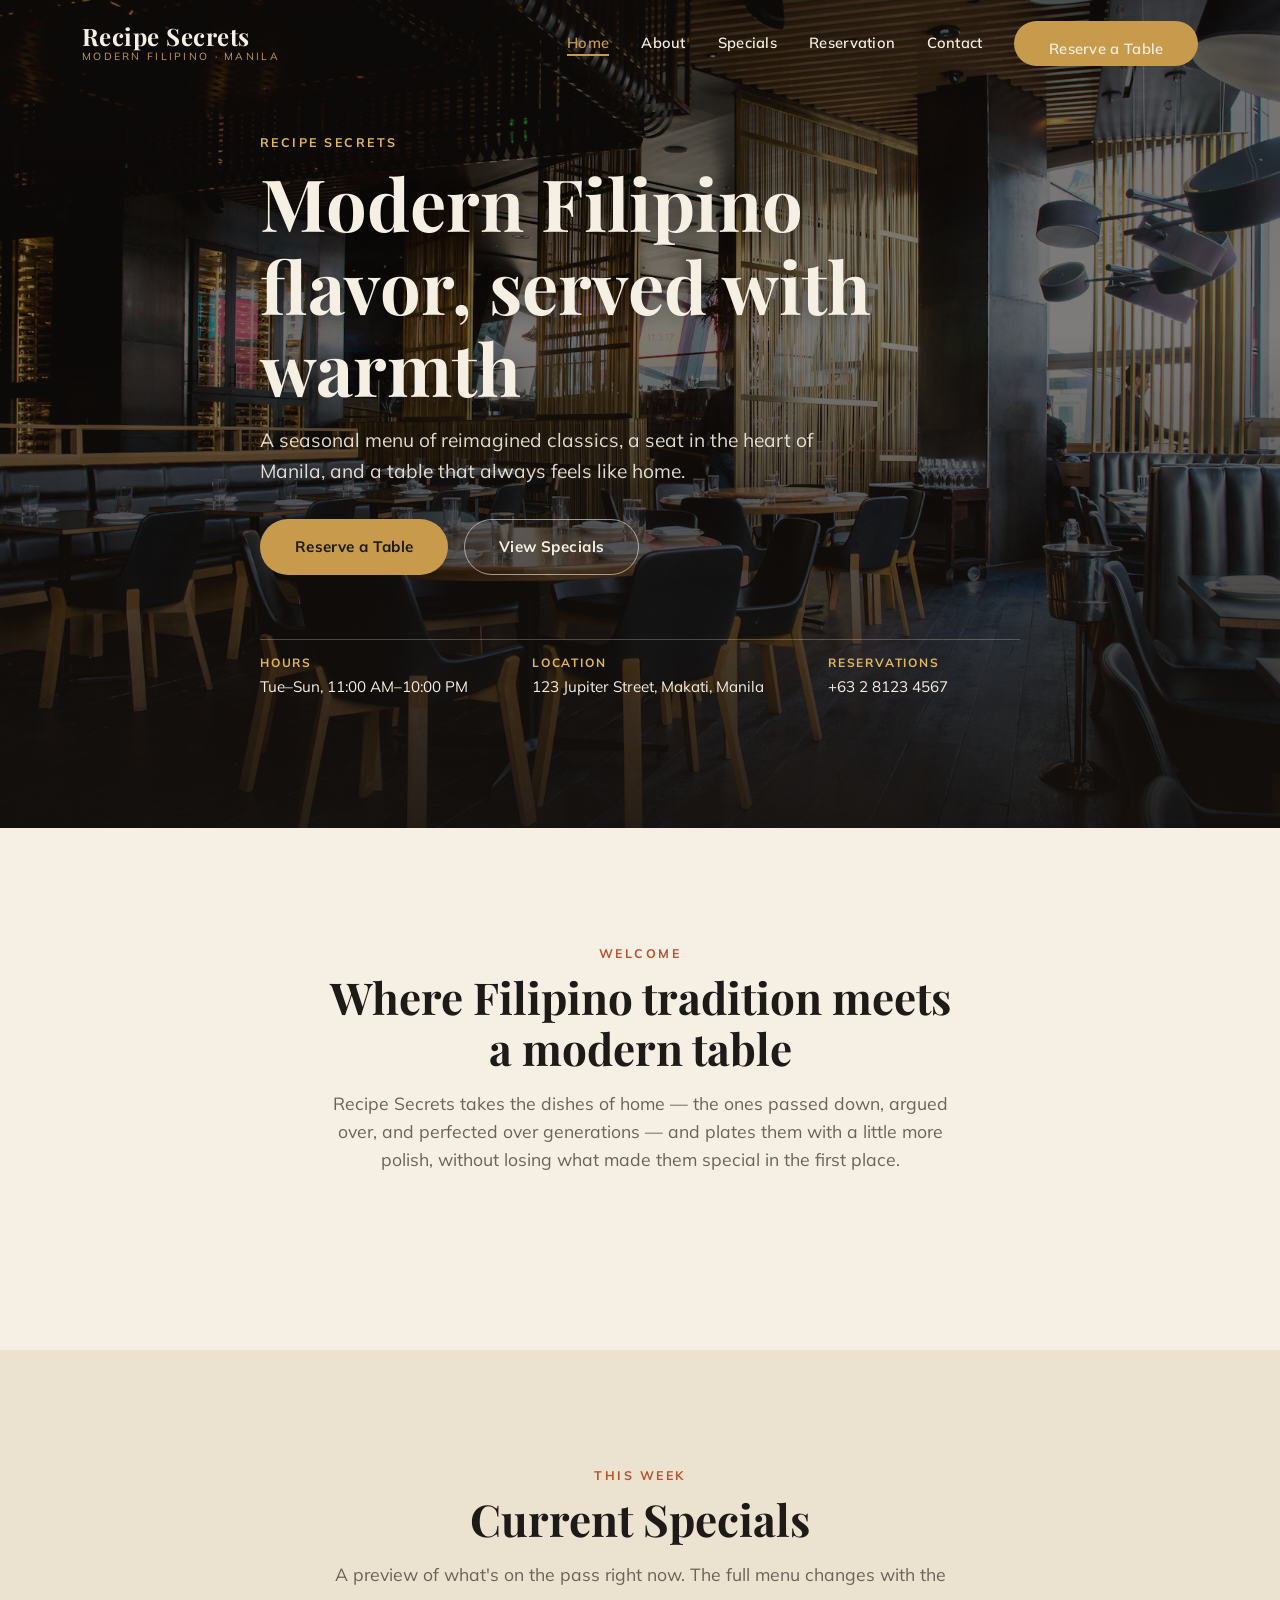
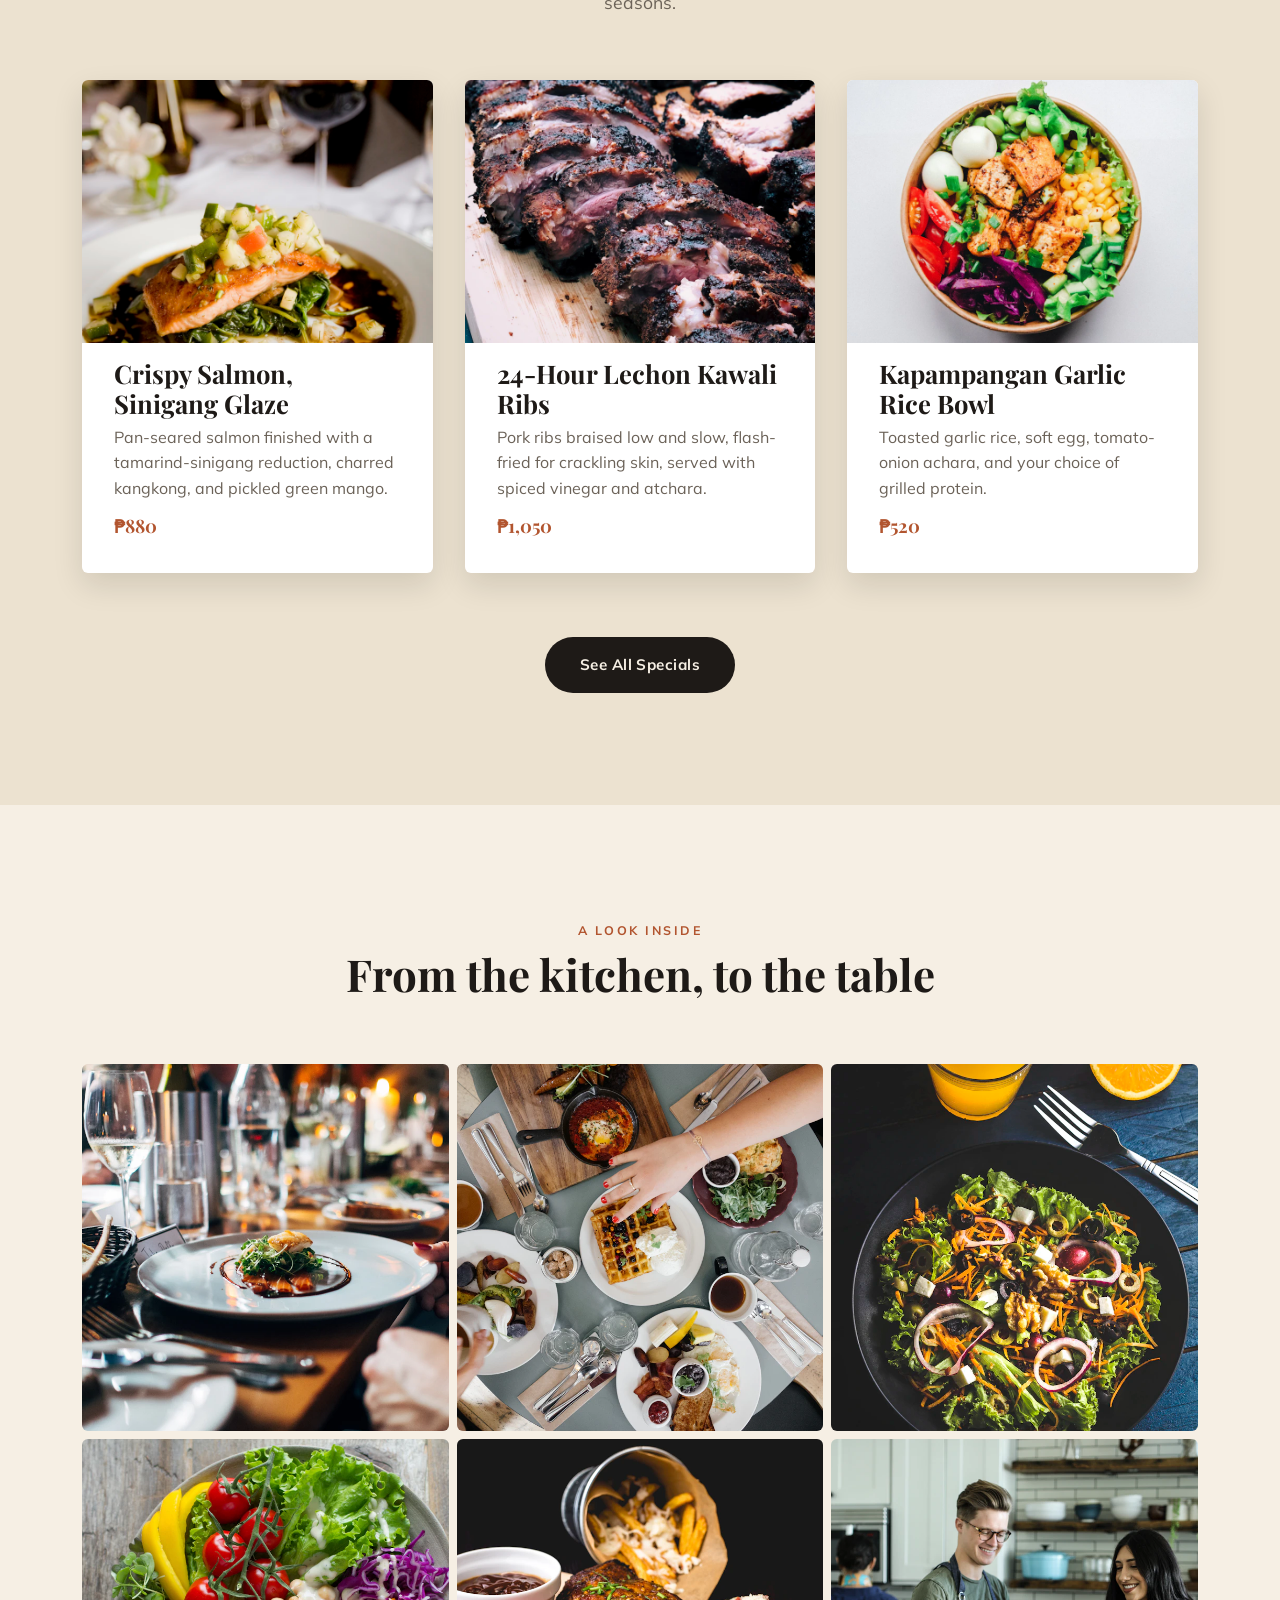
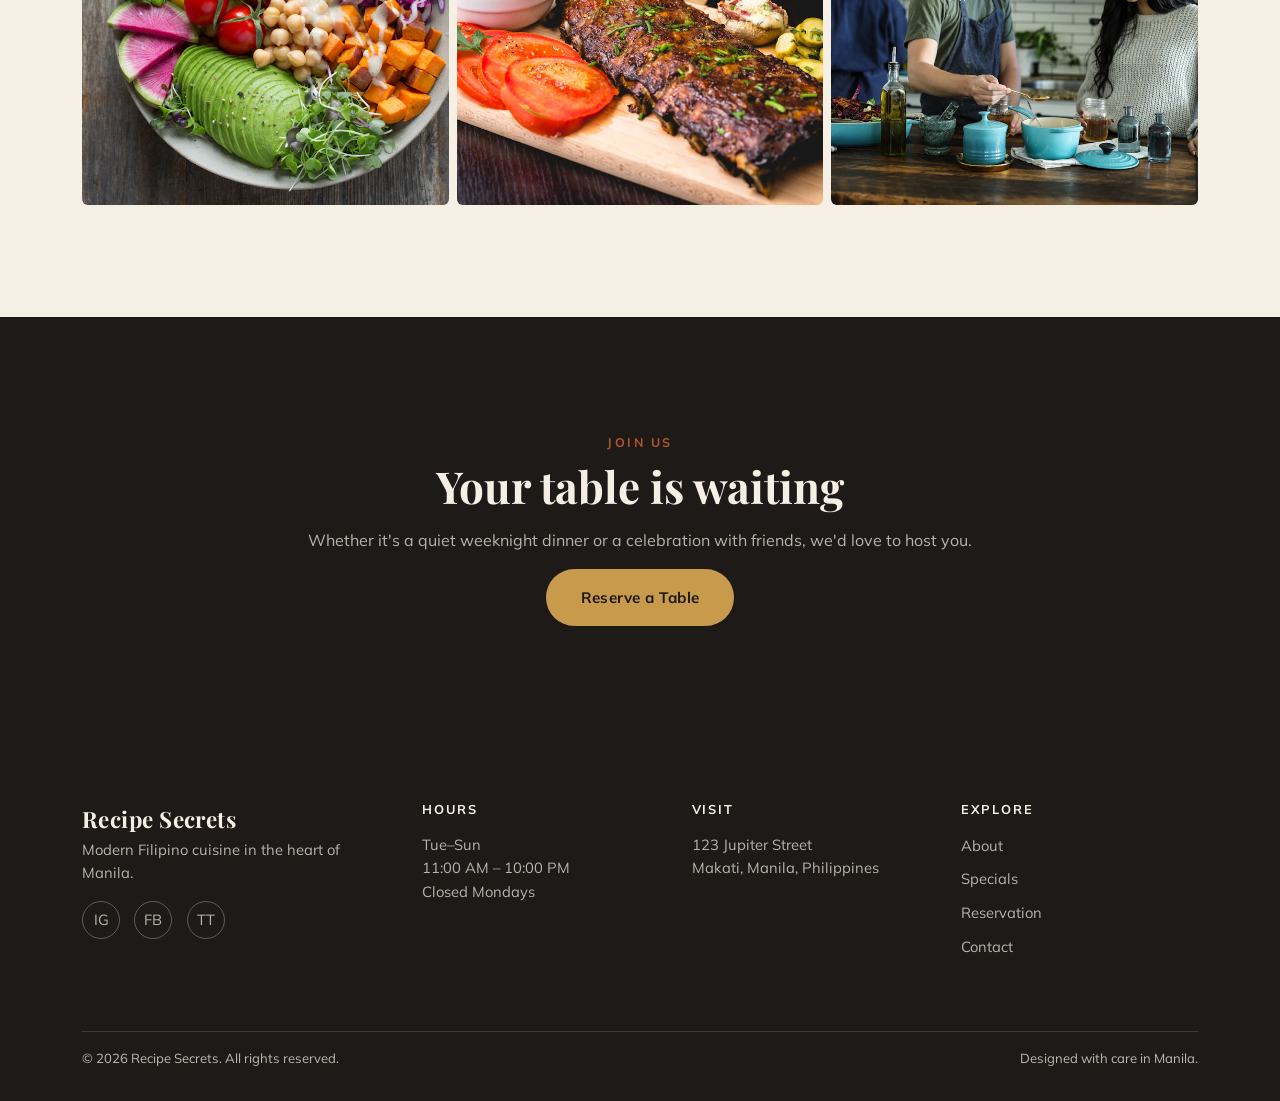
==== index.html @ eae721b2 "Build Recipe Secrets restaurant website 5-page static marketing site (Home, About, Specials, Reserva" ====
<!DOCTYPE html>
<html lang="en">
<head>
<meta charset="UTF-8">
<meta name="viewport" content="width=device-width, initial-scale=1.0">
<title>Recipe Secrets | Modern Filipino Restaurant in Manila</title>
<meta name="description" content="Recipe Secrets is a modern Filipino restaurant in Manila serving reimagined classics in a warm, elegant dining room. Reserve your table today.">
<meta property="og:title" content="Recipe Secrets | Modern Filipino Restaurant in Manila">
<meta property="og:description" content="Reimagined Filipino classics, a warm elegant dining room, and a seasonal menu of specials in the heart of Manila.">
<meta property="og:type" content="website">
<meta property="og:image" content="images/hero-home.webp">
<link rel="icon" href="data:image/svg+xml,<svg xmlns=%22http://www.w3.org/2000/svg%22 viewBox=%220 0 100 100%22><text y=%22.9em%22 font-size=%2290%22>🍽️</text></svg>">
<link rel="preconnect" href="https://fonts.googleapis.com">
<link rel="preconnect" href="https://fonts.gstatic.com" crossorigin>
<link href="https://fonts.googleapis.com/css2?family=Playfair+Display:wght@600;700&family=Mulish:wght@400;600;700&display=swap" rel="stylesheet">
<link rel="stylesheet" href="css/style.css">
</head>
<body>
<a class="skip-link" href="#main">Skip to content</a>

<header class="site-header">
  <div class="container">
    <a class="brand" href="index.html">
      <span class="brand-name">Recipe Secrets</span>
      <span class="brand-tag">Modern Filipino · Manila</span>
    </a>
    <nav class="main-nav" aria-label="Primary">
      <ul>
        <li><a href="index.html" aria-current="page">Home</a></li>
        <li><a href="about.html">About</a></li>
        <li><a href="specials.html">Specials</a></li>
        <li><a href="reservation.html">Reservation</a></li>
        <li><a href="contact.html">Contact</a></li>
      </ul>
      <a class="btn btn-primary" href="reservation.html">Reserve a Table</a>
    </nav>
    <button class="nav-toggle" aria-label="Toggle navigation menu" aria-expanded="false">
      <span></span><span></span><span></span>
    </button>
  </div>
</header>

<main id="main">

  <section class="hero">
    <img src="images/hero-home.webp" alt="Elegant dark dining room at Recipe Secrets with warm gold pendant lighting" width="1920" height="1080" fetchpriority="high">
    <div class="container">
      <div class="hero-content">
        <span class="eyebrow">Recipe Secrets</span>
        <h1>Modern Filipino flavor, served with warmth</h1>
        <p class="lead">A seasonal menu of reimagined classics, a seat in the heart of Manila, and a table that always feels like home.</p>
        <div class="hero-actions">
          <a class="btn btn-primary" href="reservation.html">Reserve a Table</a>
          <a class="btn btn-outline" href="specials.html">View Specials</a>
        </div>
      </div>
      <div class="hero-meta">
        <div>
          <h4>Hours</h4>
          <!-- TODO: confirm real operating hours -->
          <p>Tue–Sun, 11:00 AM–10:00 PM</p>
        </div>
        <div>
          <h4>Location</h4>
          <!-- TODO: confirm real street address -->
          <p>123 Jupiter Street, Makati, Manila</p>
        </div>
        <div>
          <h4>Reservations</h4>
          <!-- TODO: confirm real phone number -->
          <p>+63 2 8123 4567</p>
        </div>
      </div>
    </div>
  </section>

  <section>
    <div class="container">
      <div class="section-head reveal">
        <span class="eyebrow">Welcome</span>
        <h2>Where Filipino tradition meets a modern table</h2>
        <p>Recipe Secrets takes the dishes of home — the ones passed down, argued over, and perfected over generations — and plates them with a little more polish, without losing what made them special in the first place.</p>
      </div>
    </div>
  </section>

  <section class="section-soft">
    <div class="container">
      <div class="section-head reveal">
        <span class="eyebrow">This Week</span>
        <h2>Current Specials</h2>
        <p>A preview of what's on the pass right now. The full menu changes with the seasons.</p>
      </div>
      <div class="card-grid" data-specials-preview></div>
      <div class="specials-preview-cta reveal">
        <a class="btn btn-dark" href="specials.html">See All Specials</a>
      </div>
    </div>
  </section>

  <section>
    <div class="container">
      <div class="section-head reveal">
        <span class="eyebrow">A Look Inside</span>
        <h2>From the kitchen, to the table</h2>
      </div>
      <div class="gallery-grid">
        <div class="gallery-item reveal"><img src="images/gallery-1.webp" alt="Elegant plated dish on a candlelit restaurant table" loading="lazy" decoding="async" width="700" height="700"></div>
        <div class="gallery-item reveal reveal-delay-1"><img src="images/gallery-2.webp" alt="Overhead view of a shared brunch spread with waffles and coffee" loading="lazy" decoding="async" width="700" height="700"></div>
        <div class="gallery-item reveal reveal-delay-2"><img src="images/gallery-3.webp" alt="Fresh green salad with citrus and a glass of juice" loading="lazy" decoding="async" width="700" height="700"></div>
        <div class="gallery-item reveal"><img src="images/gallery-4.webp" alt="Colorful vegetable bowl with avocado and chickpeas" loading="lazy" decoding="async" width="700" height="700"></div>
        <div class="gallery-item reveal reveal-delay-1"><img src="images/gallery-5.webp" alt="Grilled ribs garnished with tomato and herbs on a wooden board" loading="lazy" decoding="async" width="700" height="700"></div>
        <div class="gallery-item reveal reveal-delay-2"><img src="images/gallery-6.webp" alt="Two cooks preparing a meal together in a home-style kitchen" loading="lazy" decoding="async" width="700" height="700"></div>
      </div>
    </div>
  </section>

  <section class="section-dark">
    <div class="container text-center">
      <div class="narrow reveal">
        <span class="eyebrow">Join Us</span>
        <h2>Your table is waiting</h2>
        <p>Whether it's a quiet weeknight dinner or a celebration with friends, we'd love to host you.</p>
        <a class="btn btn-primary" href="reservation.html">Reserve a Table</a>
      </div>
    </div>
  </section>

</main>

<footer class="site-footer">
  <div class="container">
    <div class="footer-grid">
      <div class="footer-brand">
        <span class="brand-name">Recipe Secrets</span>
        <p>Modern Filipino cuisine in the heart of Manila.</p>
        <div class="social-row">
          <!-- TODO: link real social profiles -->
          <a href="#" aria-label="Instagram">IG</a>
          <a href="#" aria-label="Facebook">FB</a>
          <a href="#" aria-label="TikTok">TT</a>
        </div>
      </div>
      <div>
        <h4>Hours</h4>
        <!-- TODO: confirm real operating hours -->
        <p>Tue–Sun<br>11:00 AM – 10:00 PM<br>Closed Mondays</p>
      </div>
      <div>
        <h4>Visit</h4>
        <!-- TODO: confirm real address -->
        <p>123 Jupiter Street<br>Makati, Manila, Philippines</p>
      </div>
      <div>
        <h4>Explore</h4>
        <ul>
          <li><a href="about.html">About</a></li>
          <li><a href="specials.html">Specials</a></li>
          <li><a href="reservation.html">Reservation</a></li>
          <li><a href="contact.html">Contact</a></li>
        </ul>
      </div>
    </div>
    <div class="footer-bottom">
      <span>© 2026 Recipe Secrets. All rights reserved.</span>
      <span>Designed with care in Manila.</span>
    </div>
  </div>
</footer>

<script src="data/specials.js"></script>
<script src="js/main.js"></script>
</body>
</html>
---- css/style.css ----
/* ===== Design tokens ===== */
:root {
  --color-charcoal: #1e1a17;
  --color-charcoal-soft: #2a2420;
  --color-cream: #f6efe4;
  --color-cream-soft: #ece2d0;
  --color-gold: #c89b4c;
  --color-gold-bright: #e0b65f;
  --color-terracotta: #b2552f;
  --color-text: #2a2420;
  --color-text-muted: #6b6258;
  --color-border: rgba(30, 26, 23, 0.12);

  --font-display: "Playfair Display", "Georgia", serif;
  --font-body: "Mulish", "Helvetica Neue", Arial, sans-serif;

  --space-xs: 0.5rem;
  --space-sm: 1rem;
  --space-md: 2rem;
  --space-lg: 4rem;
  --space-xl: 7rem;

  --radius: 6px;
  --shadow-card: 0 12px 30px rgba(20, 15, 10, 0.12);
  --transition: 0.35s cubic-bezier(0.4, 0, 0.2, 1);
}

/* ===== Reset ===== */
*, *::before, *::after { box-sizing: border-box; }
html { scroll-behavior: smooth; }
body {
  margin: 0;
  font-family: var(--font-body);
  color: var(--color-text);
  background: var(--color-cream);
  line-height: 1.6;
  -webkit-font-smoothing: antialiased;
}
img { max-width: 100%; display: block; }
a { color: inherit; text-decoration: none; }
ul { list-style: none; margin: 0; padding: 0; }
h1, h2, h3, h4 { font-family: var(--font-display); font-weight: 700; line-height: 1.15; margin: 0 0 var(--space-sm); color: var(--color-charcoal); }
h1 { font-size: clamp(2.6rem, 6vw, 4.5rem); }
h2 { font-size: clamp(2rem, 4vw, 2.75rem); }
h3 { font-size: clamp(1.3rem, 2.5vw, 1.6rem); }
p { margin: 0 0 var(--space-sm); color: var(--color-text-muted); }
.container { max-width: 1180px; margin: 0 auto; padding: 0 var(--space-md); }
section { padding: var(--space-xl) 0; }
.eyebrow {
  display: inline-block;
  font-family: var(--font-body);
  font-weight: 700;
  letter-spacing: 0.2em;
  text-transform: uppercase;
  font-size: 0.78rem;
  color: var(--color-terracotta);
  margin-bottom: var(--space-xs);
}
.section-head { max-width: 640px; margin: 0 auto var(--space-lg); text-align: center; }
.section-head p { font-size: 1.1rem; }

@media (prefers-reduced-motion: reduce) {
  html { scroll-behavior: auto; }
  *, *::before, *::after { animation-duration: 0.001ms !important; animation-iteration-count: 1 !important; transition-duration: 0.001ms !important; scroll-behavior: auto !important; }
}

/* ===== Buttons ===== */
.btn {
  display: inline-flex;
  align-items: center;
  gap: 0.5rem;
  padding: 0.95rem 2.1rem;
  border-radius: 999px;
  font-weight: 700;
  font-size: 0.95rem;
  letter-spacing: 0.03em;
  border: 1px solid transparent;
  cursor: pointer;
  transition: background var(--transition), color var(--transition), border-color var(--transition), transform var(--transition);
}
.btn-primary { background: var(--color-gold); color: var(--color-charcoal); }
.btn-primary:hover { background: var(--color-gold-bright); transform: translateY(-2px); }
.btn-outline { background: transparent; color: var(--color-cream); border-color: rgba(246, 239, 228, 0.6); }
.btn-outline:hover { background: rgba(246, 239, 228, 0.12); border-color: var(--color-cream); }
.btn-dark { background: var(--color-charcoal); color: var(--color-cream); }
.btn-dark:hover { background: var(--color-charcoal-soft); transform: translateY(-2px); }

/* ===== Header ===== */
.site-header {
  position: fixed;
  top: 0; left: 0; right: 0;
  z-index: 100;
  padding: 1.3rem 0;
  background: transparent;
  transition: background var(--transition), padding var(--transition), box-shadow var(--transition);
}
.site-header.is-scrolled {
  background: rgba(30, 26, 23, 0.94);
  backdrop-filter: blur(8px);
  padding: 0.85rem 0;
  box-shadow: 0 8px 24px rgba(0,0,0,0.25);
}
.site-header .container { display: flex; align-items: center; justify-content: space-between; }
.brand { display: flex; flex-direction: column; line-height: 1; }
.brand-name { font-family: var(--font-display); font-weight: 700; font-size: 1.5rem; color: var(--color-cream); letter-spacing: 0.02em; }
.brand-tag { font-size: 0.65rem; letter-spacing: 0.22em; text-transform: uppercase; color: var(--color-gold); margin-top: 0.25rem; }

.main-nav { display: flex; align-items: center; gap: var(--space-md); }
.main-nav ul { display: flex; gap: 2rem; }
.main-nav a {
  color: var(--color-cream);
  font-weight: 600;
  font-size: 0.92rem;
  letter-spacing: 0.02em;
  position: relative;
  padding-bottom: 4px;
}
.main-nav a::after {
  content: "";
  position: absolute;
  left: 0; bottom: 0;
  width: 0; height: 2px;
  background: var(--color-gold);
  transition: width var(--transition);
}
.main-nav a:hover::after { width: 100%; }
.main-nav a[aria-current="page"] { color: var(--color-gold); }
.main-nav a[aria-current="page"]::after { width: 100%; }

.nav-toggle {
  display: none;
  flex-direction: column;
  gap: 5px;
  background: none;
  border: none;
  cursor: pointer;
  padding: 8px;
  z-index: 110;
}
.nav-toggle span { width: 24px; height: 2px; background: var(--color-cream); transition: transform var(--transition), opacity var(--transition); }
.nav-toggle[aria-expanded="true"] span:nth-child(1) { transform: translateY(7px) rotate(45deg); }
.nav-toggle[aria-expanded="true"] span:nth-child(2) { opacity: 0; }
.nav-toggle[aria-expanded="true"] span:nth-child(3) { transform: translateY(-7px) rotate(-45deg); }

@media (max-width: 860px) {
  .nav-toggle { display: flex; }
  .main-nav {
    position: fixed;
    inset: 0 0 0 30%;
    background: var(--color-charcoal);
    flex-direction: column;
    align-items: flex-start;
    justify-content: center;
    padding: var(--space-xl) var(--space-md);
    transform: translateX(100%);
    transition: transform var(--transition);
  }
  .main-nav.is-open { transform: translateX(0); }
  .main-nav ul { flex-direction: column; gap: 1.75rem; }
  .main-nav a { font-size: 1.3rem; }
  .main-nav .btn { margin-top: var(--space-md); }
}

/* ===== Hero ===== */
.hero {
  position: relative;
  min-height: 92vh;
  display: flex;
  align-items: center;
  color: var(--color-cream);
  overflow: hidden;
}
.hero-page { min-height: 56vh; }
.hero img {
  position: absolute; inset: 0;
  width: 100%; height: 100%;
  object-fit: cover;
  z-index: 0;
}
.hero::before {
  content: "";
  position: absolute; inset: 0;
  background: linear-gradient(180deg, rgba(20,16,13,0.6) 0%, rgba(20,16,13,0.55) 40%, rgba(20,16,13,0.92) 100%);
  z-index: 1;
}
.hero-content { position: relative; z-index: 2; max-width: 760px; }
.hero-content h1 { color: var(--color-cream); text-shadow: 0 2px 18px rgba(0,0,0,0.35); }
.hero-content .eyebrow { color: var(--color-gold-bright); }
.hero-content p.lead { font-size: 1.2rem; color: rgba(246,239,228,0.9); max-width: 560px; }
.hero-actions { display: flex; gap: 1rem; flex-wrap: wrap; margin-top: var(--space-md); }
.hero-meta {
  position: relative; z-index: 2;
  margin-top: var(--space-lg);
  display: flex; gap: var(--space-lg); flex-wrap: wrap;
  border-top: 1px solid rgba(246,239,228,0.25);
  padding-top: var(--space-sm);
}
.hero-meta div { min-width: 160px; }
.hero-meta h4 { color: var(--color-gold-bright); font-size: 0.75rem; letter-spacing: 0.15em; text-transform: uppercase; margin-bottom: 0.3rem; font-family: var(--font-body); }
.hero-meta p { color: var(--color-cream); margin: 0; font-size: 0.95rem; }

/* ===== Reveal animation ===== */
.reveal { opacity: 0; transform: translateY(28px); transition: opacity 0.8s ease, transform 0.8s ease; }
.reveal.is-visible { opacity: 1; transform: translateY(0); }
.reveal-delay-1.is-visible { transition-delay: 0.1s; }
.reveal-delay-2.is-visible { transition-delay: 0.2s; }
.reveal-delay-3.is-visible { transition-delay: 0.3s; }

/* ===== Cards & grids ===== */
.card-grid { display: grid; grid-template-columns: repeat(3, 1fr); gap: var(--space-md); }
.card {
  background: #fff;
  border-radius: var(--radius);
  overflow: hidden;
  box-shadow: var(--shadow-card);
  transition: transform var(--transition), box-shadow var(--transition);
}
.card:hover { transform: translateY(-6px); box-shadow: 0 20px 40px rgba(20,15,10,0.18); }
.card-media { position: relative; aspect-ratio: 4 / 3; overflow: hidden; }
.card-media img { width: 100%; height: 100%; object-fit: cover; transition: transform 0.6s ease; }
.card:hover .card-media img { transform: scale(1.08); }
.card-body { padding: var(--space-sm) var(--space-md) var(--space-md); }
.card-body .price { color: var(--color-terracotta); font-weight: 700; font-family: var(--font-display); font-size: 1.15rem; }
.card-body h3 { margin-bottom: 0.4rem; }
.card-body p { margin-bottom: 0.6rem; }

@media (max-width: 920px) {
  .card-grid { grid-template-columns: repeat(2, 1fr); }
}
@media (max-width: 600px) {
  .card-grid { grid-template-columns: 1fr; }
}

/* ===== Gallery ===== */
.gallery-grid {
  display: grid;
  grid-template-columns: repeat(3, 1fr);
  gap: var(--space-xs);
}
.gallery-item { position: relative; aspect-ratio: 1 / 1; overflow: hidden; border-radius: var(--radius); }
.gallery-item img { width: 100%; height: 100%; object-fit: cover; transition: transform 0.6s ease; }
.gallery-item:hover img { transform: scale(1.1); }
@media (max-width: 760px) {
  .gallery-grid { grid-template-columns: repeat(2, 1fr); }
}

/* ===== Alternating split sections (About) ===== */
.split {
  display: grid;
  grid-template-columns: 1fr 1fr;
  gap: var(--space-lg);
  align-items: center;
}
.split.reverse .split-media { order: 2; }
.split-media img { border-radius: var(--radius); box-shadow: var(--shadow-card); aspect-ratio: 4/3.2; object-fit: cover; width: 100%; height: auto; }
.split + .split { margin-top: var(--space-xl); }
@media (max-width: 820px) {
  .split, .split.reverse .split-media { grid-template-columns: 1fr; order: initial; }
  .split { grid-template-columns: 1fr; }
}

/* ===== Section variants ===== */
.section-dark { background: var(--color-charcoal); color: var(--color-cream); }
.section-dark h2, .section-dark h3 { color: var(--color-cream); }
.section-dark p { color: rgba(246,239,228,0.72); }
.section-soft { background: var(--color-cream-soft); }

/* ===== Specials preview strip ===== */
.specials-preview-cta { text-align: center; margin-top: var(--space-lg); }

/* ===== Forms ===== */
.form-layout { display: grid; grid-template-columns: 1.1fr 0.9fr; gap: var(--space-lg); align-items: start; }
.form-layout .form-media { position: sticky; top: 7rem; }
.form-layout .form-media img { border-radius: var(--radius); box-shadow: var(--shadow-card); aspect-ratio: 4/5; object-fit: cover; width: 100%; height: auto; }
@media (max-width: 920px) {
  .form-layout { grid-template-columns: 1fr; }
  .form-layout .form-media { position: static; order: -1; }
  .form-layout .form-media img { aspect-ratio: 16/9; }
}

form { background: #fff; padding: var(--space-md); border-radius: var(--radius); box-shadow: var(--shadow-card); }
.form-row { display: grid; grid-template-columns: 1fr 1fr; gap: var(--space-sm); }
@media (max-width: 560px) { .form-row { grid-template-columns: 1fr; } }
.field { margin-bottom: var(--space-sm); }
.field label { display: block; font-weight: 700; font-size: 0.88rem; margin-bottom: 0.4rem; color: var(--color-charcoal); }
.field .hint { font-size: 0.78rem; color: var(--color-text-muted); margin-top: 0.3rem; }
.field input, .field select, .field textarea {
  width: 100%;
  padding: 0.75rem 0.9rem;
  border: 1px solid var(--color-border);
  border-radius: 4px;
  font-family: var(--font-body);
  font-size: 0.98rem;
  background: var(--color-cream);
  color: var(--color-text);
  transition: border-color var(--transition), box-shadow var(--transition);
}
.field input:focus, .field select:focus, .field textarea:focus {
  outline: none;
  border-color: var(--color-gold);
  box-shadow: 0 0 0 3px rgba(200, 155, 76, 0.25);
}
.field textarea { resize: vertical; min-height: 110px; }
.field.has-error input, .field.has-error select, .field.has-error textarea { border-color: #b23b3b; }
.field .error-msg { display: none; color: #b23b3b; font-size: 0.82rem; margin-top: 0.3rem; }
.field.has-error .error-msg { display: block; }
.form-status {
  margin-top: var(--space-sm);
  padding: 0.9rem 1.1rem;
  border-radius: 4px;
  font-size: 0.92rem;
  display: none;
}
.form-status.is-visible { display: block; }
.form-status.success { background: #e4f3e4; color: #296b29; }
.form-status.error { background: #fbe6e6; color: #8a2d2d; }

/* ===== Info blocks (contact) ===== */
.info-grid { display: grid; grid-template-columns: repeat(4, 1fr); gap: var(--space-md); margin-bottom: var(--space-lg); }
.info-card { background: #fff; padding: var(--space-md); border-radius: var(--radius); box-shadow: var(--shadow-card); text-align: center; }
.info-card h4 { font-size: 0.75rem; letter-spacing: 0.15em; text-transform: uppercase; color: var(--color-terracotta); margin-bottom: 0.5rem; font-family: var(--font-body); font-weight: 700; }
@media (max-width: 920px) { .info-grid { grid-template-columns: repeat(2, 1fr); } }
@media (max-width: 560px) { .info-grid { grid-template-columns: 1fr; } }

.map-wrap { border-radius: var(--radius); overflow: hidden; box-shadow: var(--shadow-card); margin-bottom: var(--space-xl); }
.map-wrap iframe { width: 100%; height: 400px; border: 0; display: block; }

/* ===== Footer ===== */
.site-footer { background: var(--color-charcoal); color: rgba(246,239,228,0.75); padding: var(--space-lg) 0 var(--space-md); }
.footer-grid { display: grid; grid-template-columns: 1.3fr 1fr 1fr 1fr; gap: var(--space-md); margin-bottom: var(--space-lg); }
.footer-grid h4 { color: var(--color-cream); font-size: 0.8rem; letter-spacing: 0.14em; text-transform: uppercase; margin-bottom: var(--space-sm); font-family: var(--font-body); font-weight: 700; }
.footer-grid p, .footer-grid a { color: rgba(246,239,228,0.72); font-size: 0.92rem; }
.footer-grid li { margin-bottom: 0.5rem; }
.footer-grid a:hover { color: var(--color-gold); }
.footer-brand .brand-name { color: var(--color-cream); font-size: 1.4rem; }
.social-row { display: flex; gap: 0.9rem; margin-top: var(--space-sm); }
.social-row a {
  width: 38px; height: 38px;
  display: flex; align-items: center; justify-content: center;
  border: 1px solid rgba(246,239,228,0.3);
  border-radius: 50%;
  transition: border-color var(--transition), background var(--transition);
}
.social-row a:hover { border-color: var(--color-gold); background: rgba(200,155,76,0.12); }
.footer-bottom { border-top: 1px solid rgba(246,239,228,0.15); padding-top: var(--space-sm); display: flex; justify-content: space-between; flex-wrap: wrap; gap: 0.5rem; font-size: 0.82rem; }
@media (max-width: 820px) {
  .footer-grid { grid-template-columns: 1fr 1fr; }
}
@media (max-width: 500px) {
  .footer-grid { grid-template-columns: 1fr; }
}

/* ===== Misc page helpers ===== */
.narrow { max-width: 820px; margin: 0 auto; }
.text-center { text-align: center; }
.skip-link {
  position: absolute; left: -999px; top: 0;
  background: var(--color-gold); color: var(--color-charcoal);
  padding: 0.75rem 1.25rem; z-index: 1000; font-weight: 700;
}
.skip-link:focus { left: var(--space-sm); top: var(--space-sm); }
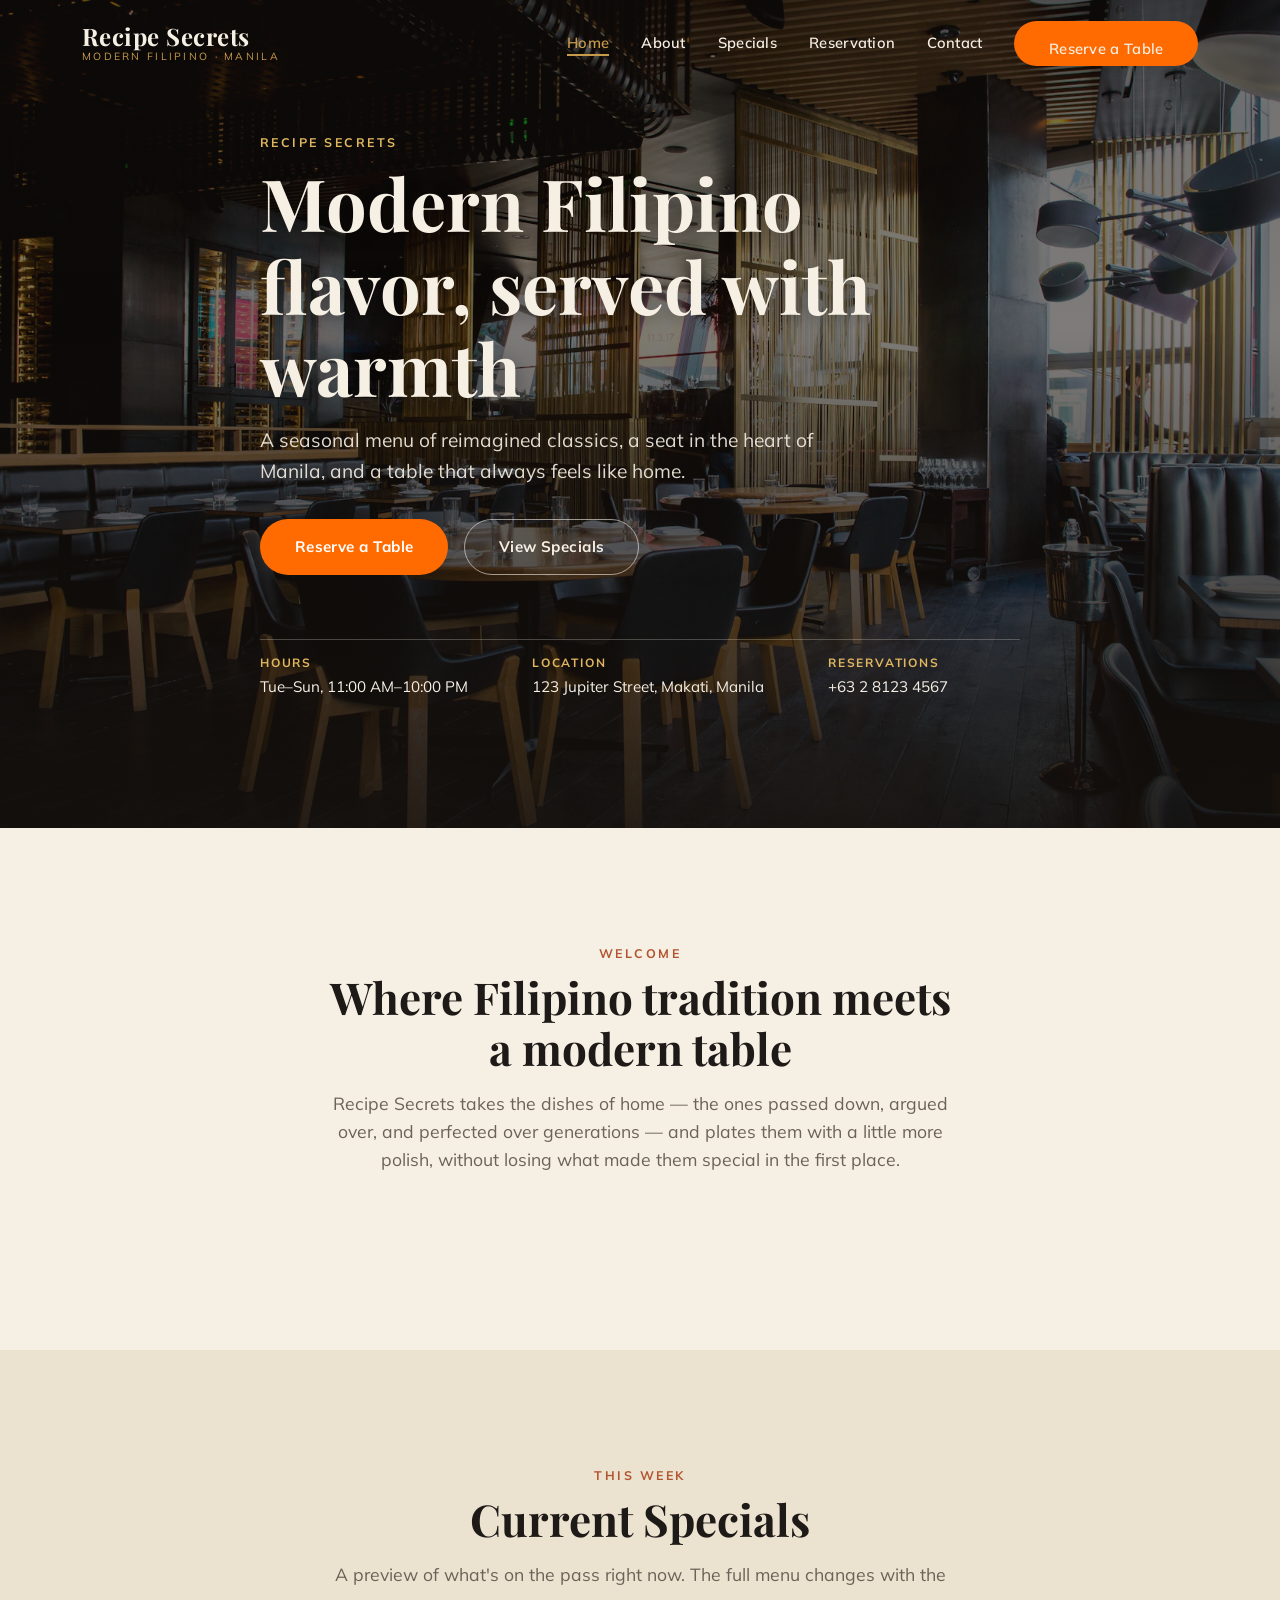
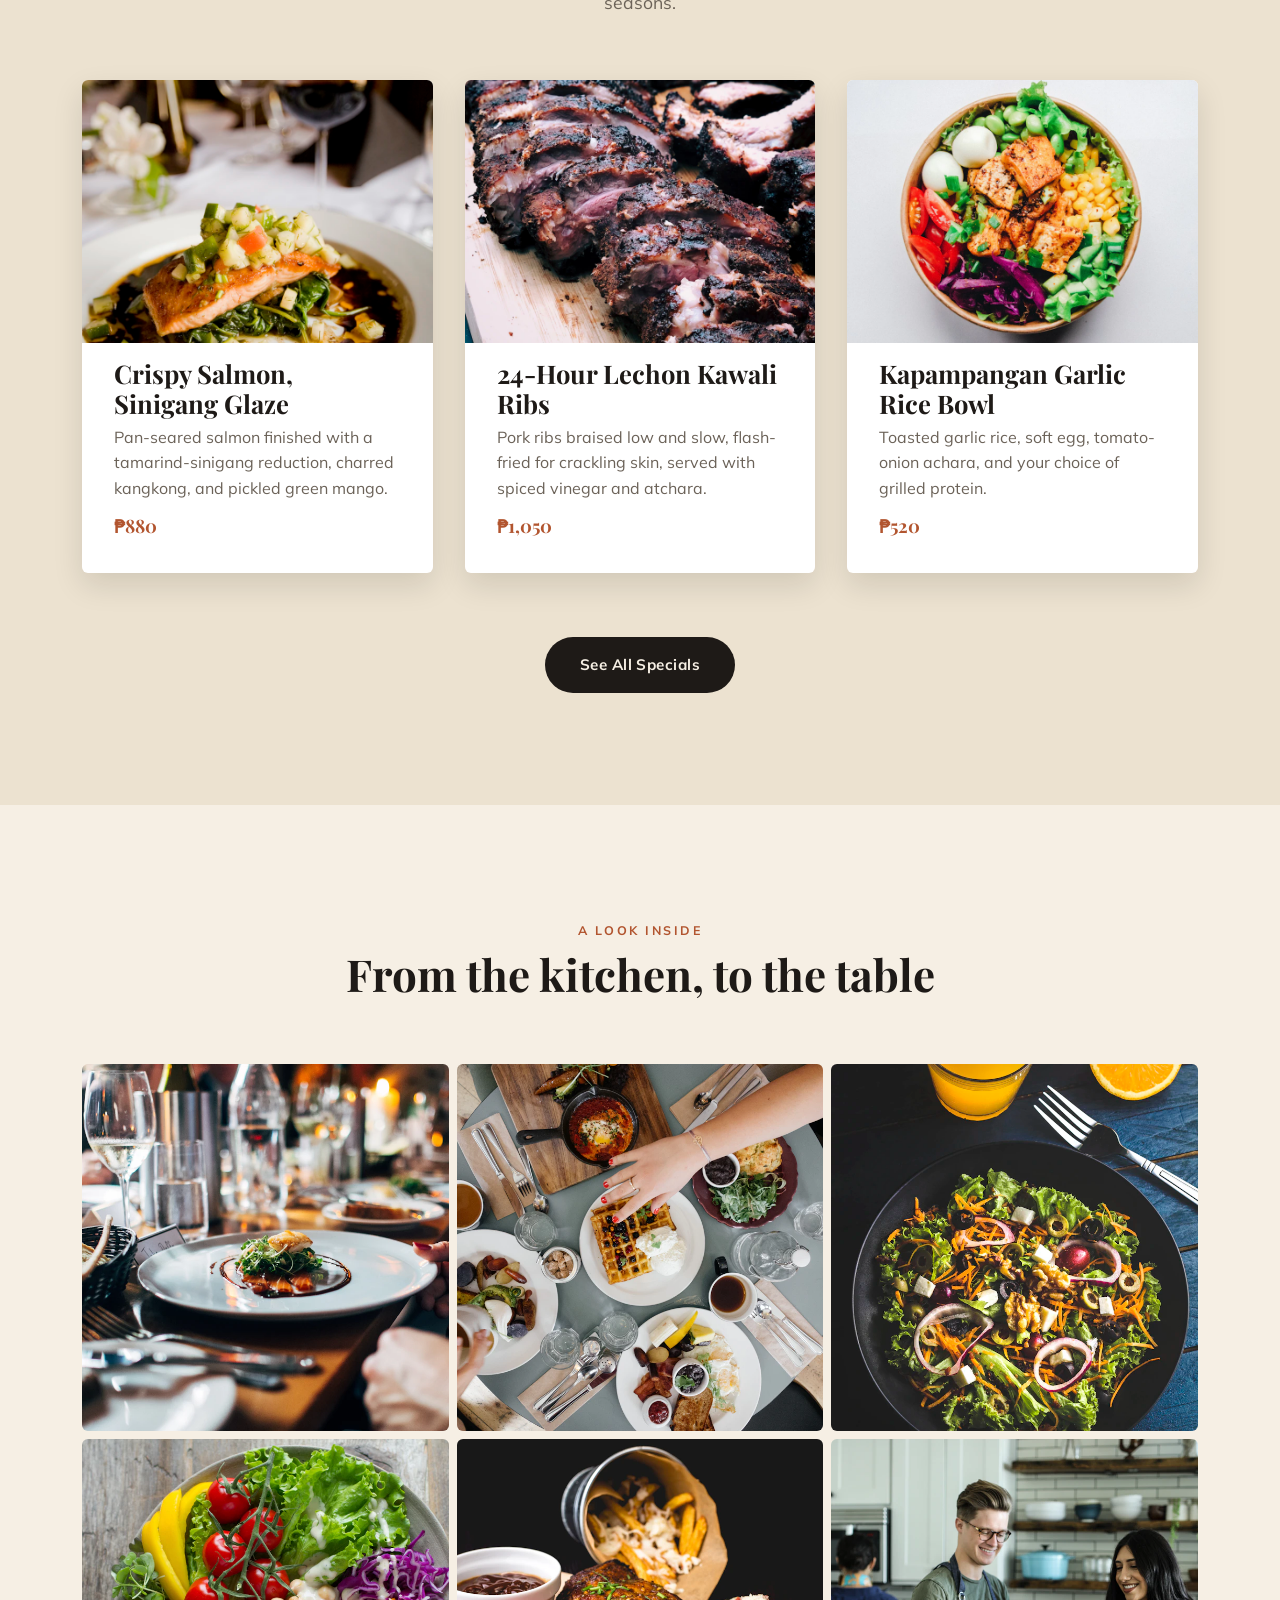
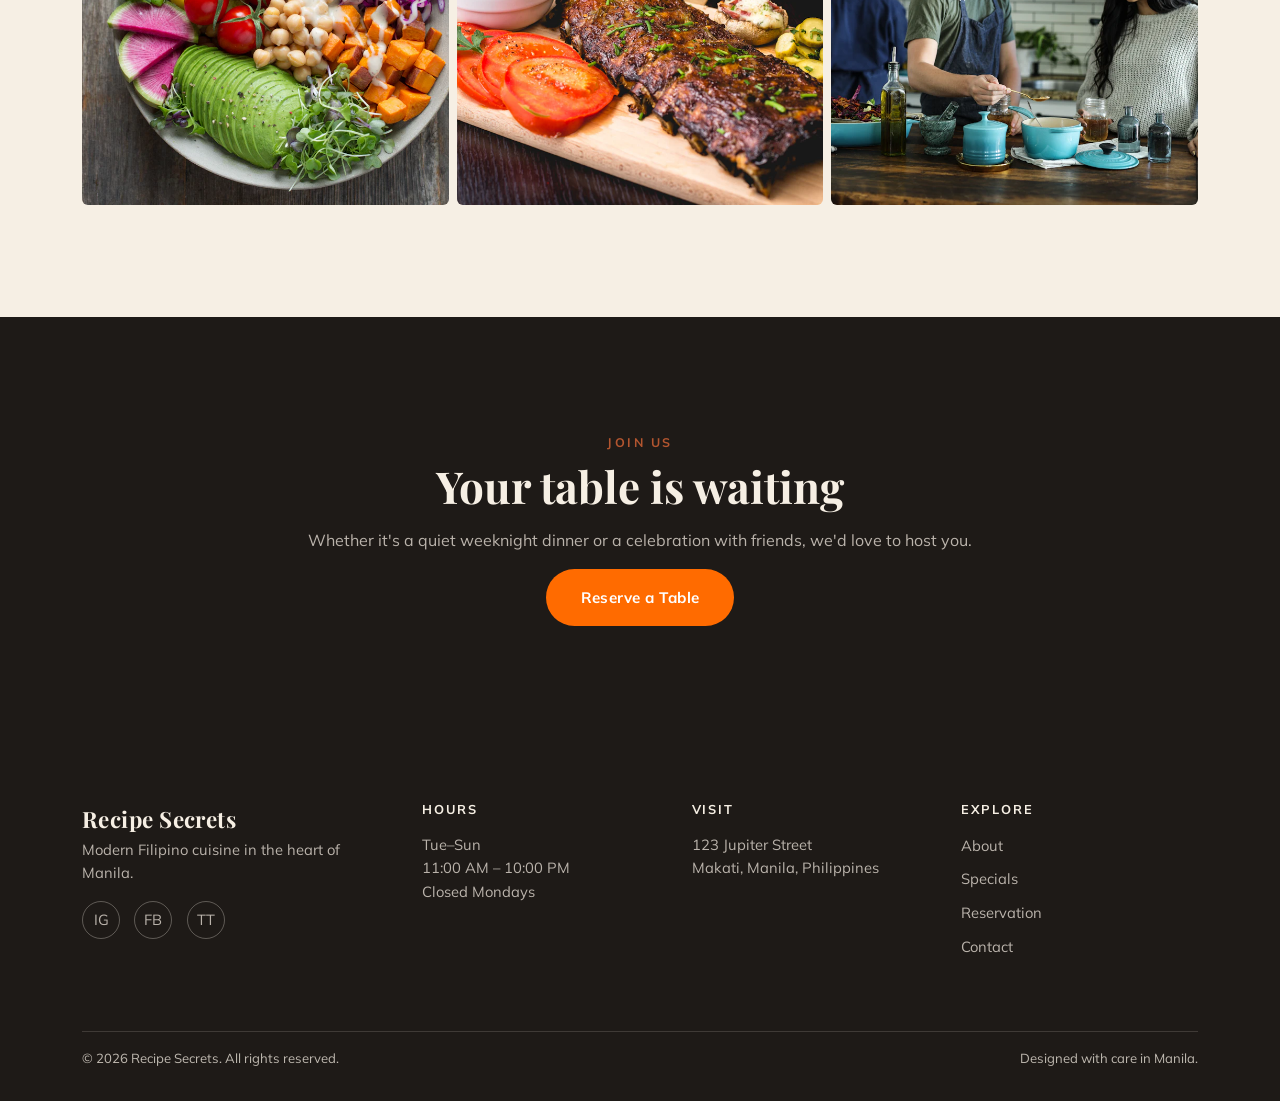
==== commit 65006e93: "Make Reserve a Table button bright orange Adds a dedicated btn-reserve style so the reservation CTA " ====
--- a/index.html
+++ b/index.html
@@ -32,7 +32,7 @@
         <li><a href="reservation.html">Reservation</a></li>
         <li><a href="contact.html">Contact</a></li>
       </ul>
-      <a class="btn btn-primary" href="reservation.html">Reserve a Table</a>
+      <a class="btn btn-reserve" href="reservation.html">Reserve a Table</a>
     </nav>
     <button class="nav-toggle" aria-label="Toggle navigation menu" aria-expanded="false">
       <span></span><span></span><span></span>
@@ -50,7 +50,7 @@
         <h1>Modern Filipino flavor, served with warmth</h1>
         <p class="lead">A seasonal menu of reimagined classics, a seat in the heart of Manila, and a table that always feels like home.</p>
         <div class="hero-actions">
-          <a class="btn btn-primary" href="reservation.html">Reserve a Table</a>
+          <a class="btn btn-reserve" href="reservation.html">Reserve a Table</a>
           <a class="btn btn-outline" href="specials.html">View Specials</a>
         </div>
       </div>
@@ -121,7 +121,7 @@
         <span class="eyebrow">Join Us</span>
         <h2>Your table is waiting</h2>
         <p>Whether it's a quiet weeknight dinner or a celebration with friends, we'd love to host you.</p>
-        <a class="btn btn-primary" href="reservation.html">Reserve a Table</a>
+        <a class="btn btn-reserve" href="reservation.html">Reserve a Table</a>
       </div>
     </div>
   </section>
--- a/css/style.css
+++ b/css/style.css
@@ -80,6 +80,8 @@
 }
 .btn-primary { background: var(--color-gold); color: var(--color-charcoal); }
 .btn-primary:hover { background: var(--color-gold-bright); transform: translateY(-2px); }
+.btn-reserve { background: #FF6B00; color: #ffffff; }
+.btn-reserve:hover { background: #ff8426; transform: translateY(-2px); }
 .btn-outline { background: transparent; color: var(--color-cream); border-color: rgba(246, 239, 228, 0.6); }
 .btn-outline:hover { background: rgba(246, 239, 228, 0.12); border-color: var(--color-cream); }
 .btn-dark { background: var(--color-charcoal); color: var(--color-cream); }
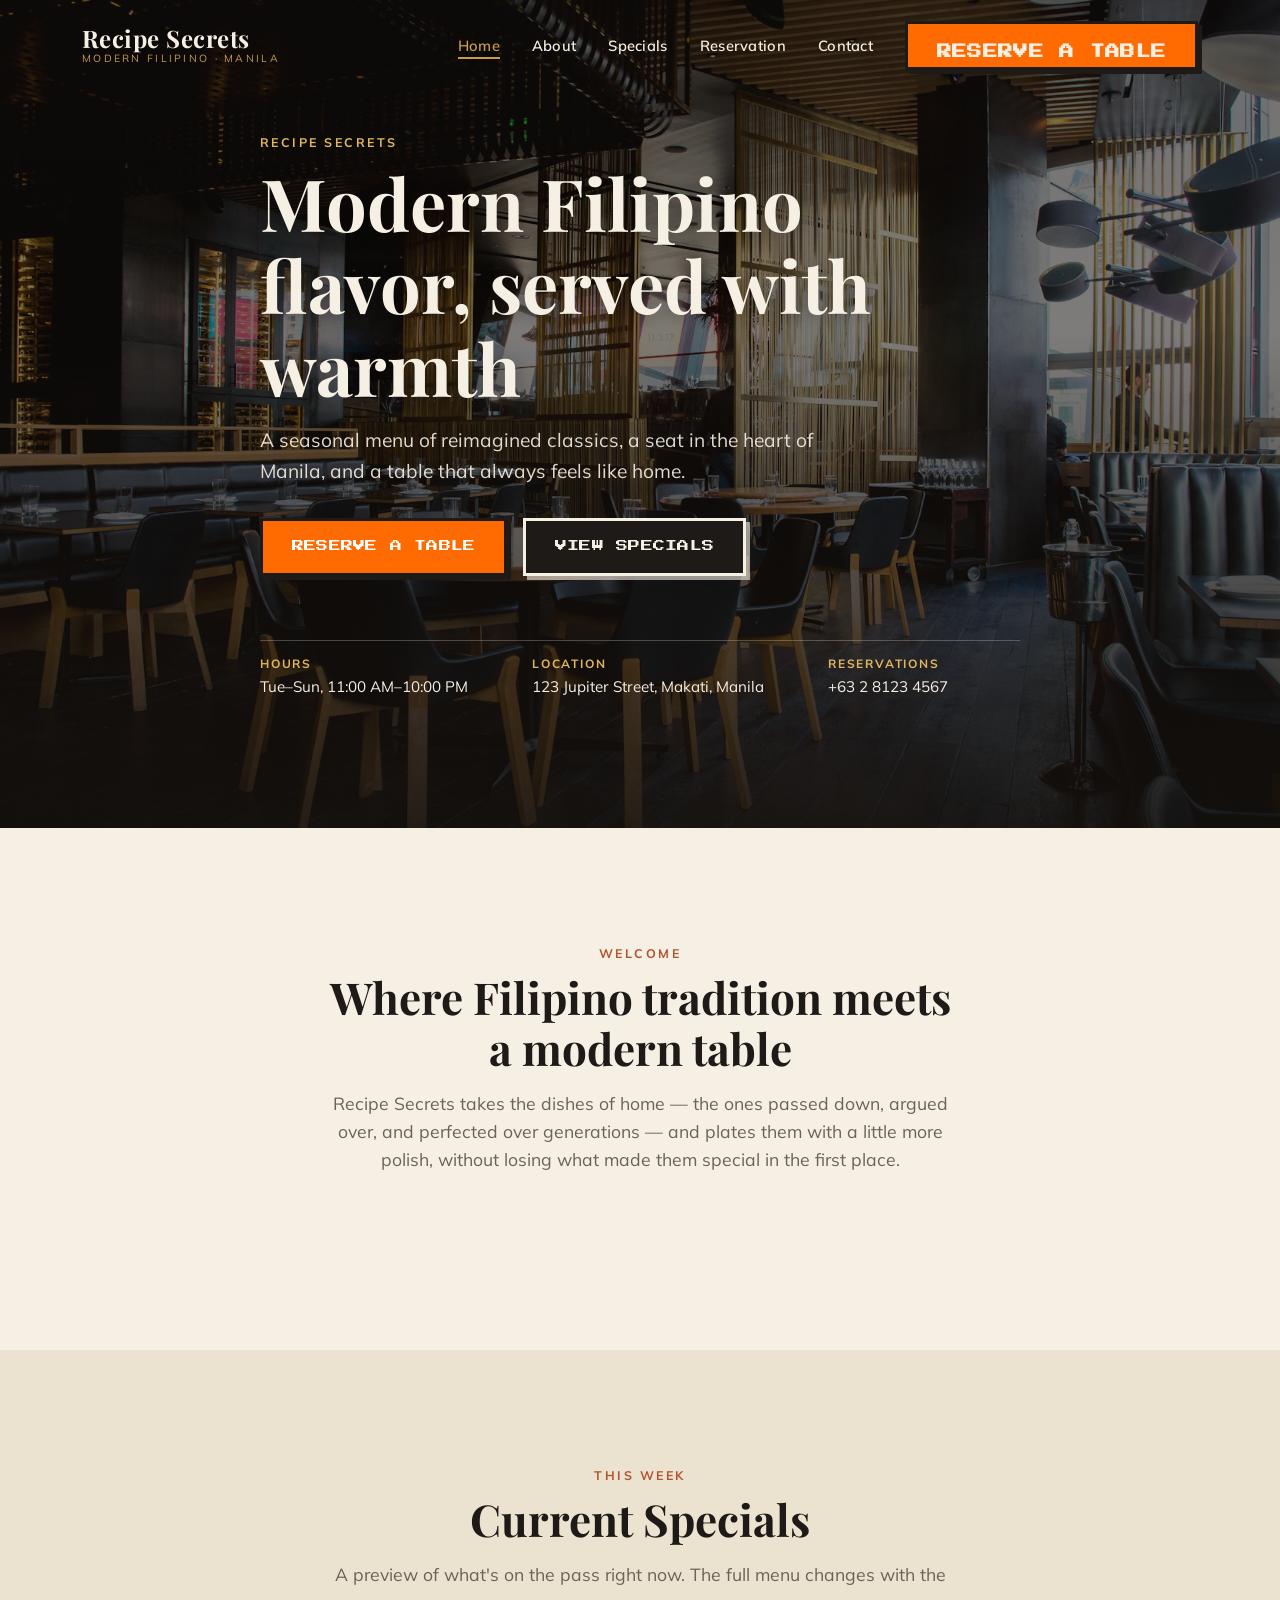
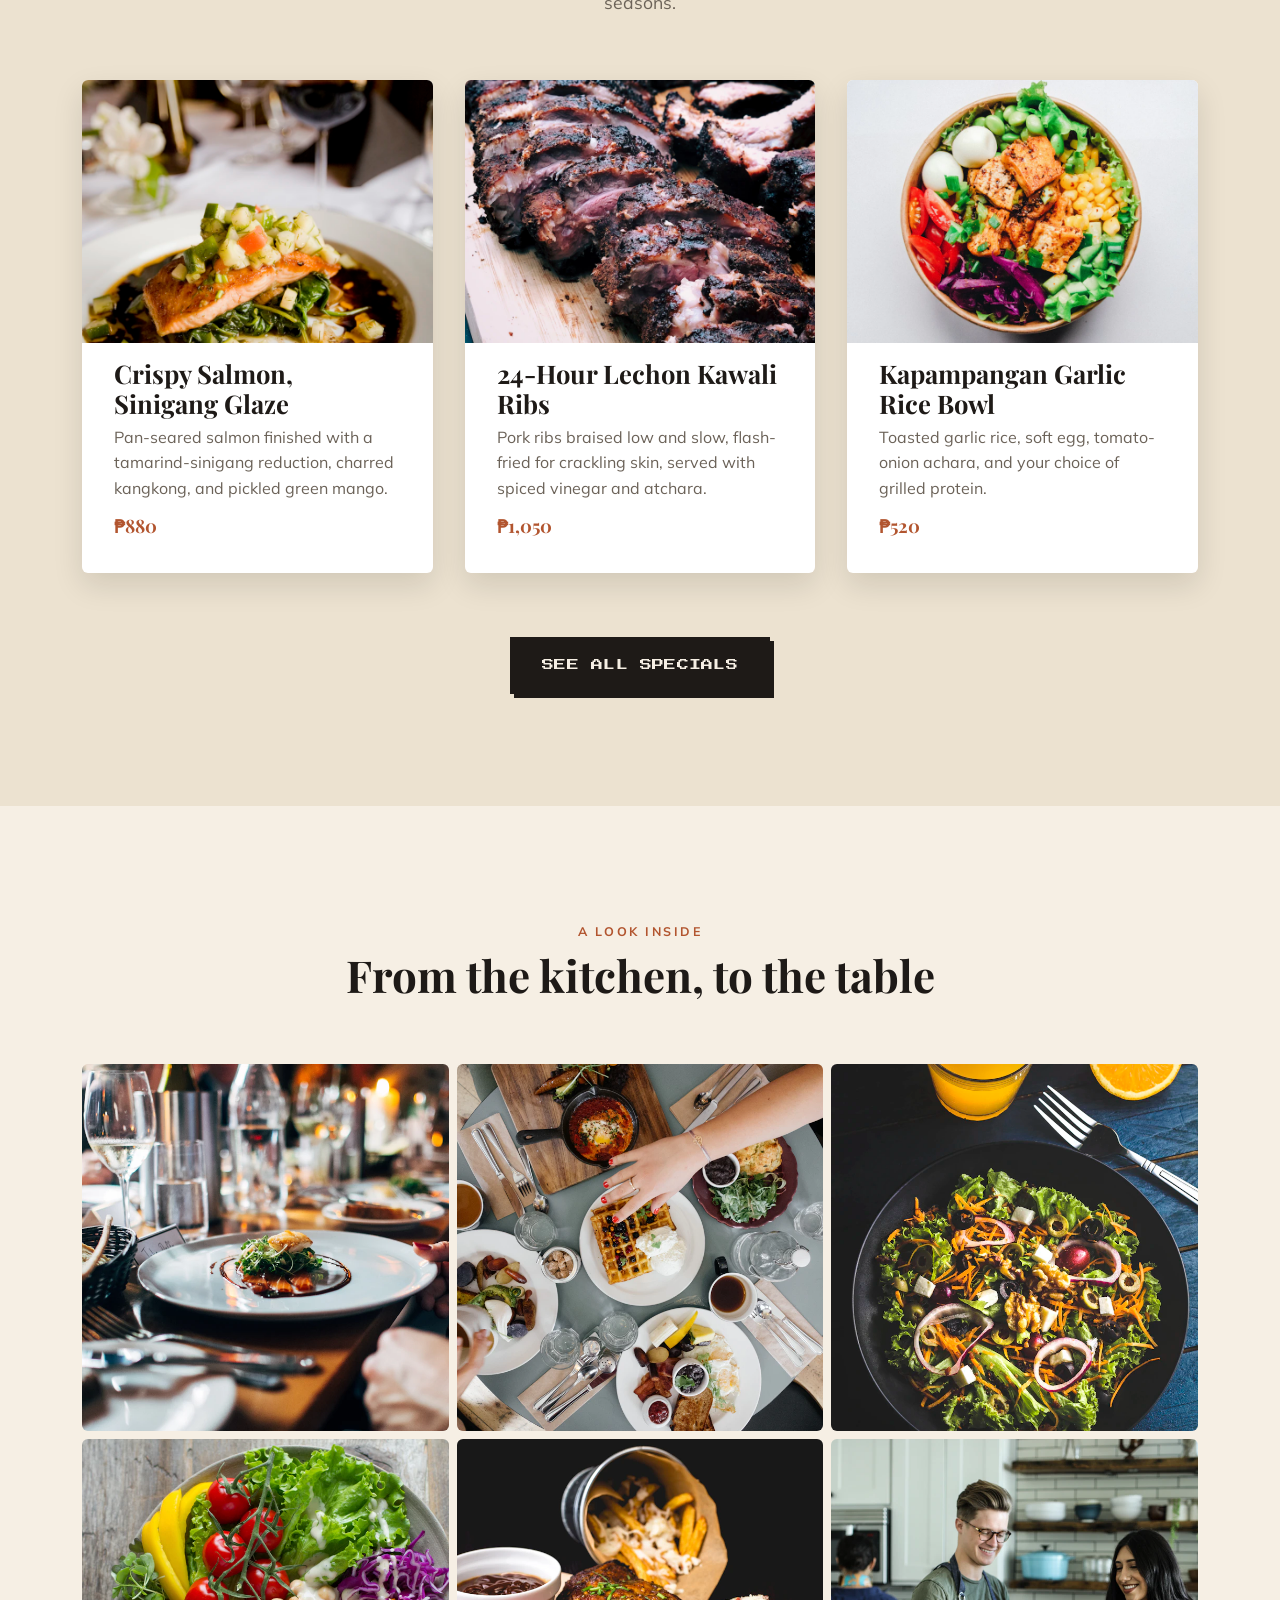
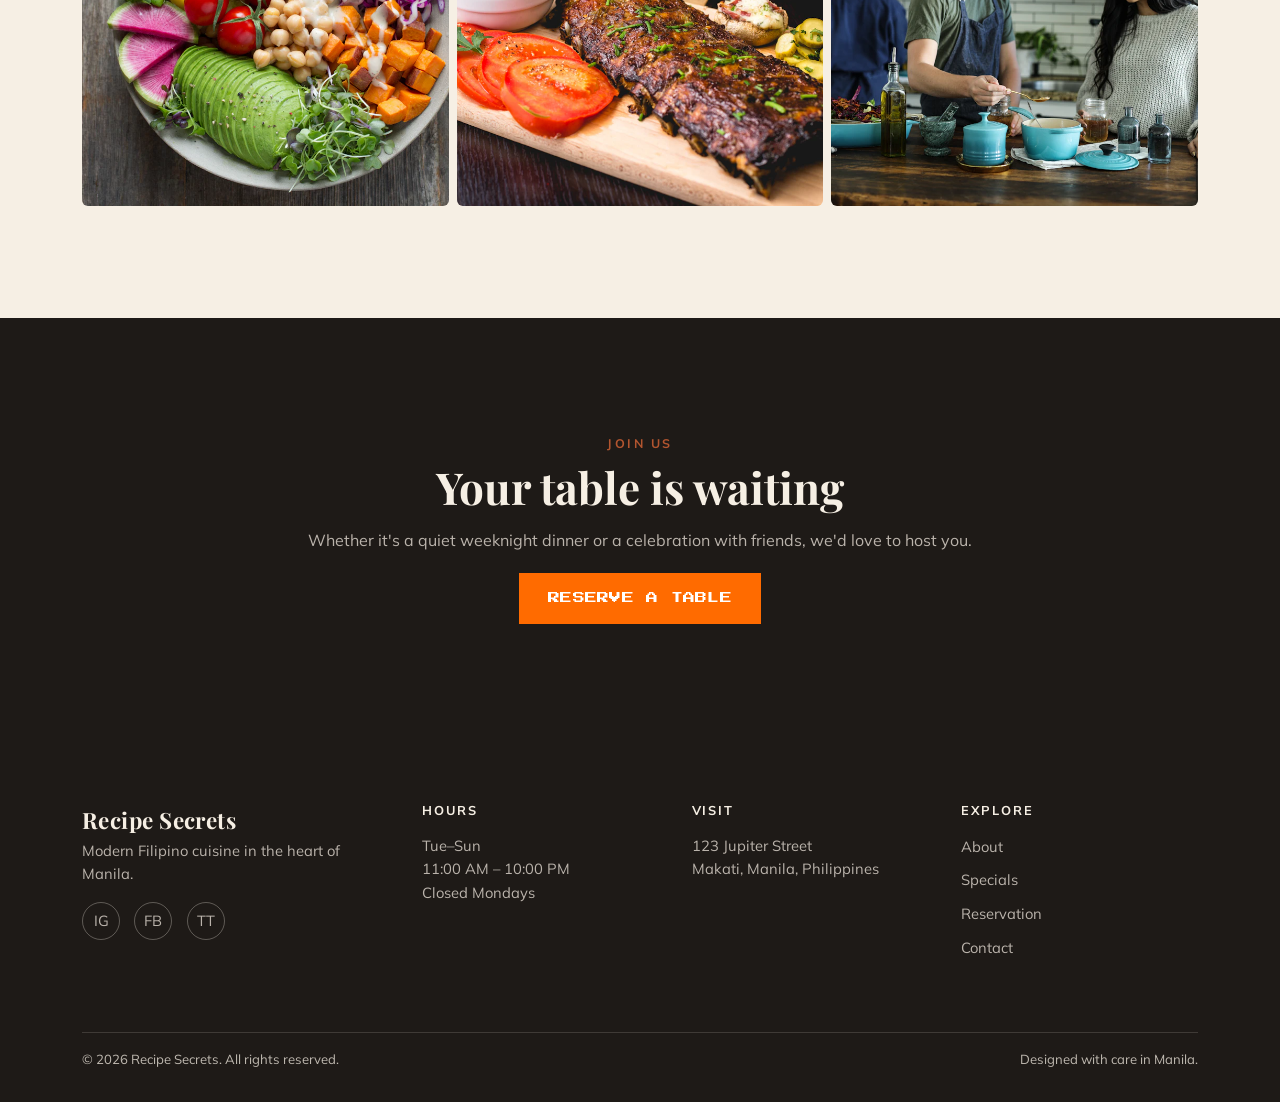
==== commit acd9da32: "Give buttons an 8-bit retro look Adds Press Start 2P pixel font and squares off button corners with " ====
--- a/index.html
+++ b/index.html
@@ -12,7 +12,7 @@
 <link rel="icon" href="data:image/svg+xml,<svg xmlns=%22http://www.w3.org/2000/svg%22 viewBox=%220 0 100 100%22><text y=%22.9em%22 font-size=%2290%22>🍽️</text></svg>">
 <link rel="preconnect" href="https://fonts.googleapis.com">
 <link rel="preconnect" href="https://fonts.gstatic.com" crossorigin>
-<link href="https://fonts.googleapis.com/css2?family=Playfair+Display:wght@600;700&family=Mulish:wght@400;600;700&display=swap" rel="stylesheet">
+<link href="https://fonts.googleapis.com/css2?family=Playfair+Display:wght@600;700&family=Mulish:wght@400;600;700&family=Press+Start+2P&display=swap" rel="stylesheet">
 <link rel="stylesheet" href="css/style.css">
 </head>
 <body>
--- a/css/style.css
+++ b/css/style.css
@@ -64,28 +64,34 @@
   *, *::before, *::after { animation-duration: 0.001ms !important; animation-iteration-count: 1 !important; transition-duration: 0.001ms !important; scroll-behavior: auto !important; }
 }
 
-/* ===== Buttons ===== */
+/* ===== Buttons (8-bit retro) ===== */
 .btn {
   display: inline-flex;
   align-items: center;
   gap: 0.5rem;
-  padding: 0.95rem 2.1rem;
-  border-radius: 999px;
-  font-weight: 700;
-  font-size: 0.95rem;
-  letter-spacing: 0.03em;
-  border: 1px solid transparent;
+  padding: 1rem 1.8rem;
+  border-radius: 0;
+  font-family: "Press Start 2P", var(--font-body);
+  font-weight: 400;
+  font-size: 0.75rem;
+  letter-spacing: 0.02em;
+  text-transform: uppercase;
+  border: 3px solid var(--color-charcoal);
+  box-shadow: 4px 4px 0 var(--color-charcoal);
   cursor: pointer;
-  transition: background var(--transition), color var(--transition), border-color var(--transition), transform var(--transition);
-}
+  image-rendering: pixelated;
+  transition: transform 0.1s steps(1), box-shadow 0.1s steps(1);
+}
+.btn:hover { transform: translate(-2px, -2px); box-shadow: 6px 6px 0 var(--color-charcoal); }
+.btn:active { transform: translate(4px, 4px); box-shadow: 0 0 0 var(--color-charcoal); }
 .btn-primary { background: var(--color-gold); color: var(--color-charcoal); }
-.btn-primary:hover { background: var(--color-gold-bright); transform: translateY(-2px); }
-.btn-reserve { background: #FF6B00; color: #ffffff; }
-.btn-reserve:hover { background: #ff8426; transform: translateY(-2px); }
-.btn-outline { background: transparent; color: var(--color-cream); border-color: rgba(246, 239, 228, 0.6); }
-.btn-outline:hover { background: rgba(246, 239, 228, 0.12); border-color: var(--color-cream); }
+.btn-primary:hover { background: var(--color-gold-bright); }
+.btn-reserve { background: #FF6B00; color: #ffffff; border-color: var(--color-charcoal); }
+.btn-reserve:hover { background: #ff8426; }
+.btn-outline { background: var(--color-charcoal); color: var(--color-cream); border-color: var(--color-cream); box-shadow: 4px 4px 0 rgba(246, 239, 228, 0.6); }
+.btn-outline:hover { background: var(--color-charcoal-soft); box-shadow: 6px 6px 0 rgba(246, 239, 228, 0.6); }
 .btn-dark { background: var(--color-charcoal); color: var(--color-cream); }
-.btn-dark:hover { background: var(--color-charcoal-soft); transform: translateY(-2px); }
+.btn-dark:hover { background: var(--color-charcoal-soft); }
 
 /* ===== Header ===== */
 .site-header {
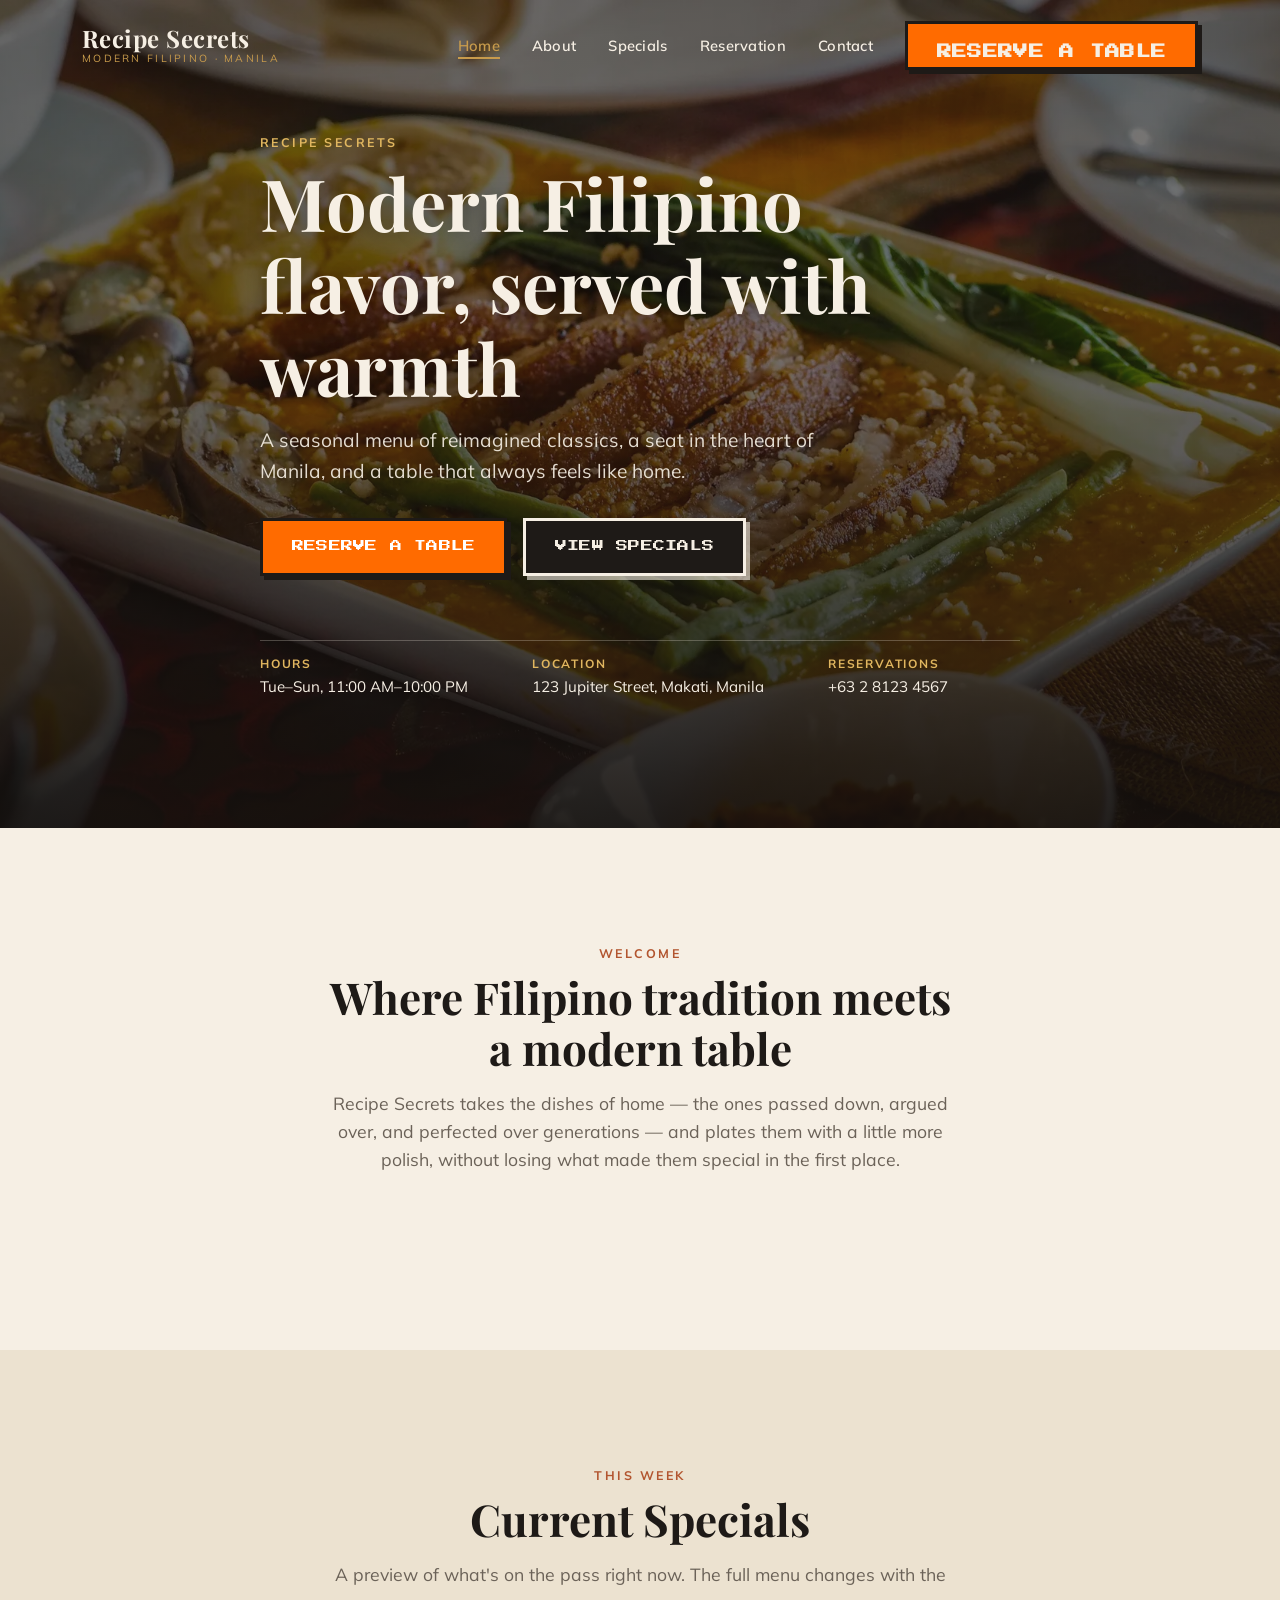
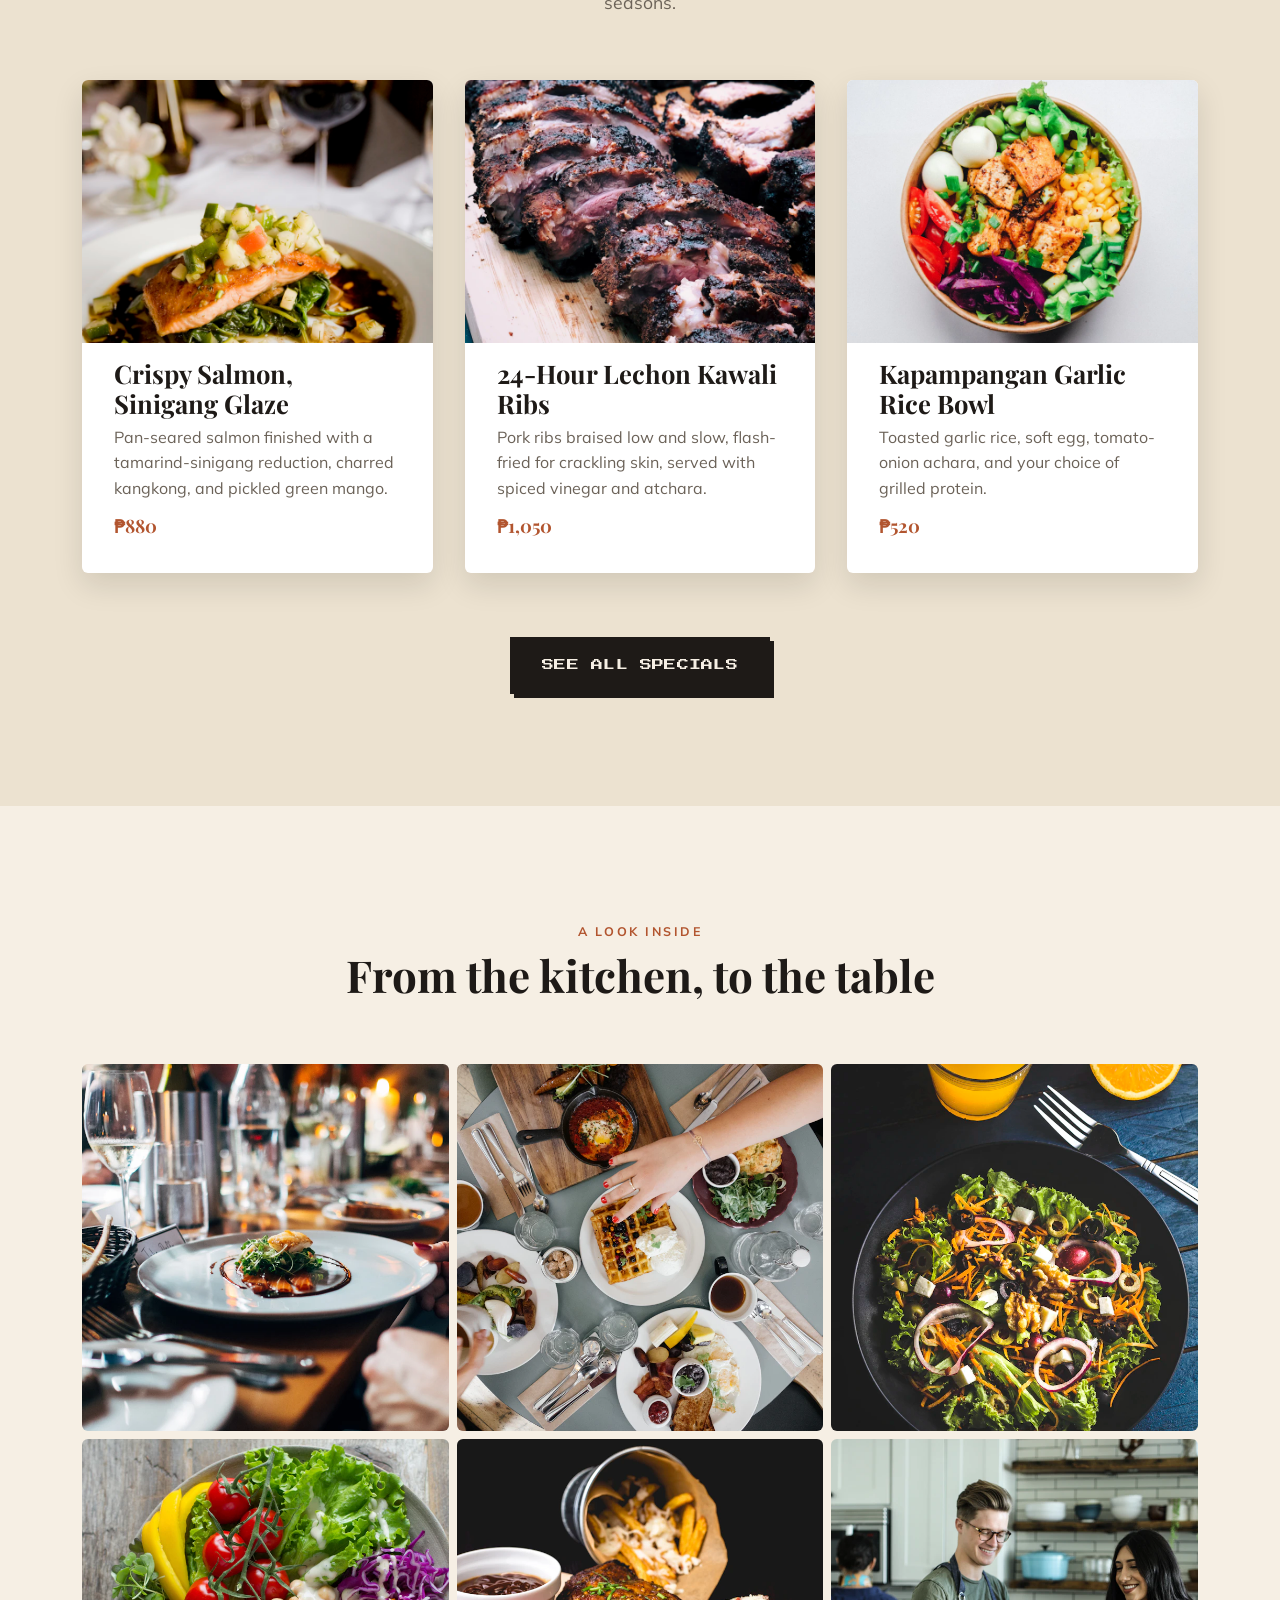
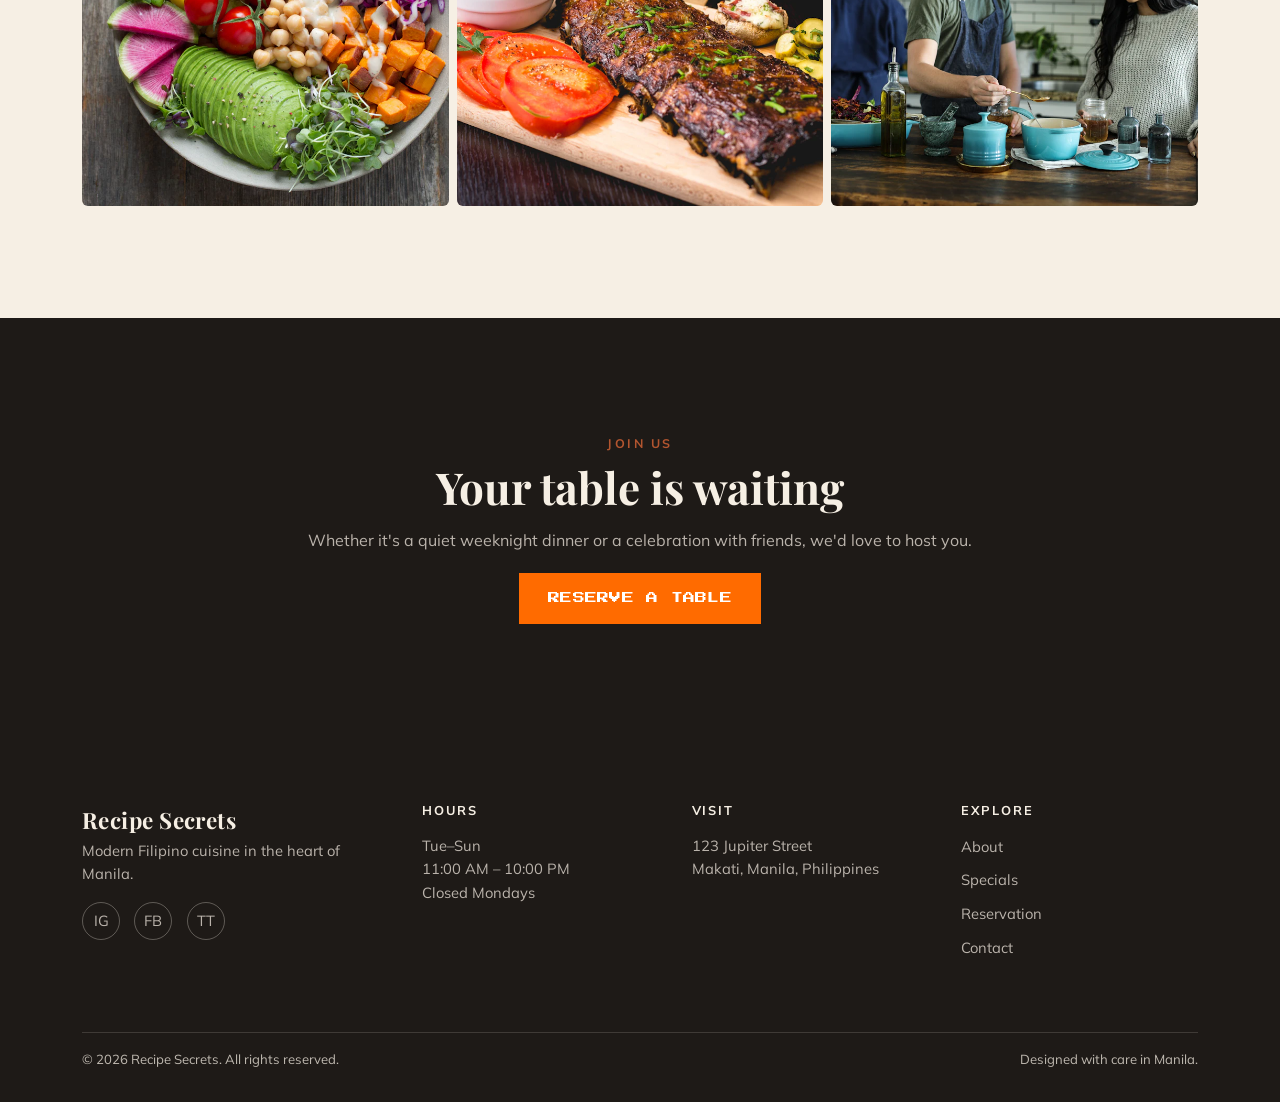
==== commit 92c85a2a: "Replace homepage hero photo with kare-kare Swaps the dining-room hero shot for a plated kare-kare ph" ====
--- a/index.html
+++ b/index.html
@@ -43,7 +43,8 @@
 <main id="main">
 
   <section class="hero">
-    <img src="images/hero-home.webp" alt="Elegant dark dining room at Recipe Secrets with warm gold pendant lighting" width="1920" height="1080" fetchpriority="high">
+    <!-- Photo: Kare-kare at La Herencia Comida by Ymirazudis, CC BY-SA 4.0, via Wikimedia Commons -->
+    <img src="images/hero-home.webp" alt="A plate of kare-kare, oxtail and vegetables in rich peanut sauce, served with bagoong" width="1920" height="1080" fetchpriority="high">
     <div class="container">
       <div class="hero-content">
         <span class="eyebrow">Recipe Secrets</span>
